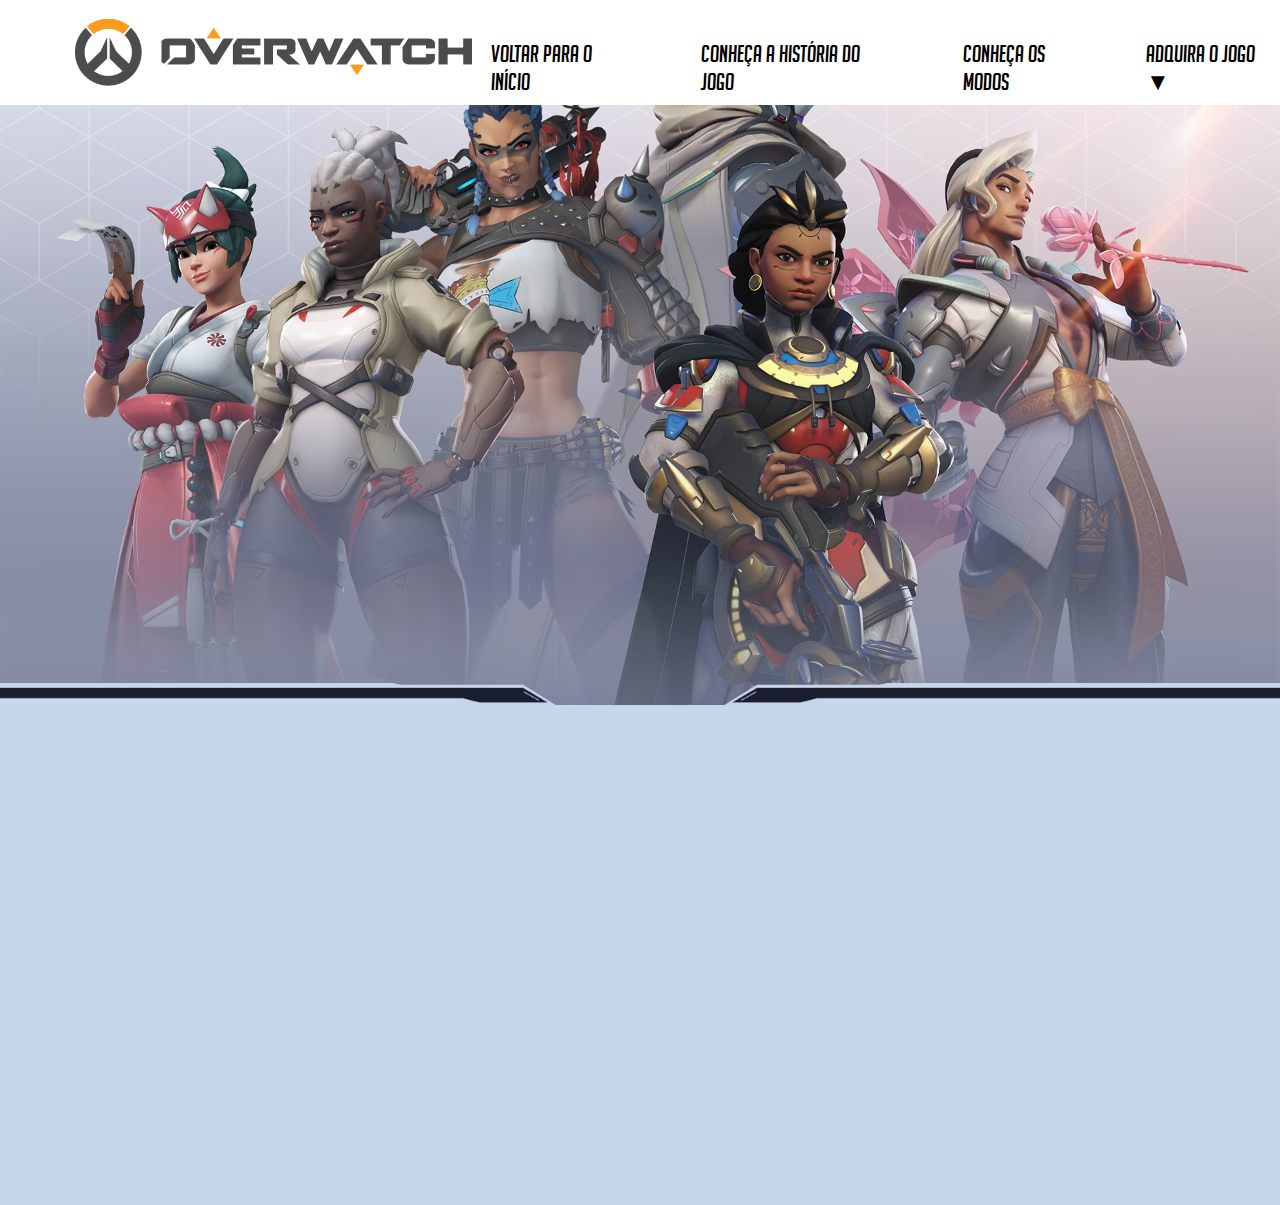
==== Projeto-semestral-overwatch-main/heróis/index.html @ 7f990b99 "Atualizações" ====
<!DOCTYPE html>
<html lang="en">

<head>
    <meta charset="UTF-8">
    <link rel="shortcut icon" href="image/logo.png" type="image/x-icon">
    <meta name="viewport" content="width=device-width, initial-scale=1.0">
    <link rel="stylesheet" href="style.css">
    <title>Wiki Overwatch</title>
</head>

<body>

    <div class="elemento">
        <div class="div-logo">
            <img class="logo" src="image/logo.png" alt="logo">
            <img class="nome" src="image/logo2.png" alt="overwatch">
        </div>
        <div class="div-botoes">
            <a href="../Página inicial/Overwatch.html">
                <div class="botoes botoes">VOLTAR PARA O INÍCIO</div>
            </a>
            <a href="#">
                <div class="botoes botoes2">CONHEÇA A HISTÓRIA DO JOGO</div>
            </a>
            <a href="../mapas-teste/index.html">
                <div class="botoes botoes3">CONHEÇA OS MODOS</div>
            </a>
            <a href="#">
                <div class="botoes-1">ADQUIRA O JOGO <span>▼</span></div>
            </a>
        </div>
    </div>

    <div class="banner">

        <img class="barras" src="image/barraEsquerda.png">
        <img class="barras2" src="image/barraDireita.png">

    </div>
    
    <div class="hero">
        

    </div>
</body>

</html>
---- Projeto-semestral-overwatch-main/heróis/style.css ----
* {
    padding: 0;
    margin: 0;
    text-decoration: none;
    border: 0;
    display: flexbox;
}

body {
    overflow-x: hidden;
}

@font-face {
    font-family: 'noodle';
    src: url(font/big_noodle_titling_oblique.ttf);
}

@font-face {
    font-family: 'noodle1';
    src: url(font/big_noodle_titling.ttf);
}

@font-face {
    font-family: 'calps';
    src: url(calps/CalpsSans-LightItalic.ttf);
}

@font-face {
    font-family: 'poppins';
    src: url(font/Poppins/Poppins-Regular.ttf);
}

@font-face {
    font-family: 'calps';
    src: url(calps/CalpsSans-LightItalic.ttf);
}

.elemento {
    width: 100%;
    height: 105px;
    background-color: rgb(255, 255, 255);
    display: flex;
    position: fixed;
    z-index: 999;
}

.div-logo {
    width: auto;
    height: auto;
}

.nome,
.logo {
    margin-left: 30px;
}

.logo {
    position: absolute;
    width: 66.58px;
    height: 66.58px;
    left: 45px;
    top: 19px;
}

.nome {
    position: absolute;
    width: 310.52px;
    height: 48.69px;
    left: 131.48px;
    top: 27.24px;
}

.div-botoes {
    display: flex;
    margin-left: 36%;
    margin-top: 40px;
}

.botoes {
    font-family: 'noodle';
    color: black;
    text-decoration: none;
    font-size: 24px;
    margin-left: 30px;
    margin-right: 35px;
    display: inline-block;
    position: relative;
    border-bottom: 1px solid transparent;
    transition: color 0.3s, border-color 0.3s;
}

.botoes2,
.botoes3 {
    margin-left: 35px;
}

.botoes-1 {
    margin-left: 20px;
    position: relative;
    display: inline-block;
    font-family: 'noodle';
    font-size: 24px;
    color: black;
    text-decoration: none;
    transition: color 0.3s;
}

.botoes-1:hover {
    color: #DA6025;
}

.botoes-1 span {
    display: inline-block;
    transition: transform 0.3s;
}

.botoes-1:hover span {
    transform: rotate(180deg);
}

.botoes:hover {
    color: #DA6025;
    border-bottom: 2px solid black;
}







.banner {
    padding-top: 105px;
    position: relative;
    height: 600px;
    width: auto;
    background-image: url(image/bannerHerois.png);
    background-size: cover;
    background-repeat: no-repeat;
    background-position: center top -20%;
    display: flex;
    z-index: -2;
}

.barras {
    height: 35px;
    width: 575px;
    margin-left: -19px;
    position: absolute;
}

.barras2 {
    height: 35px;
    width: 575px;
    position: absolute;
    right: 0;
    margin-right: -19px;
}

.barras, .barras2{
    margin-top: 569px;
}











.hero{
    background-color: #C8D6EB;
    height: 500px;
    width: 100%;
}
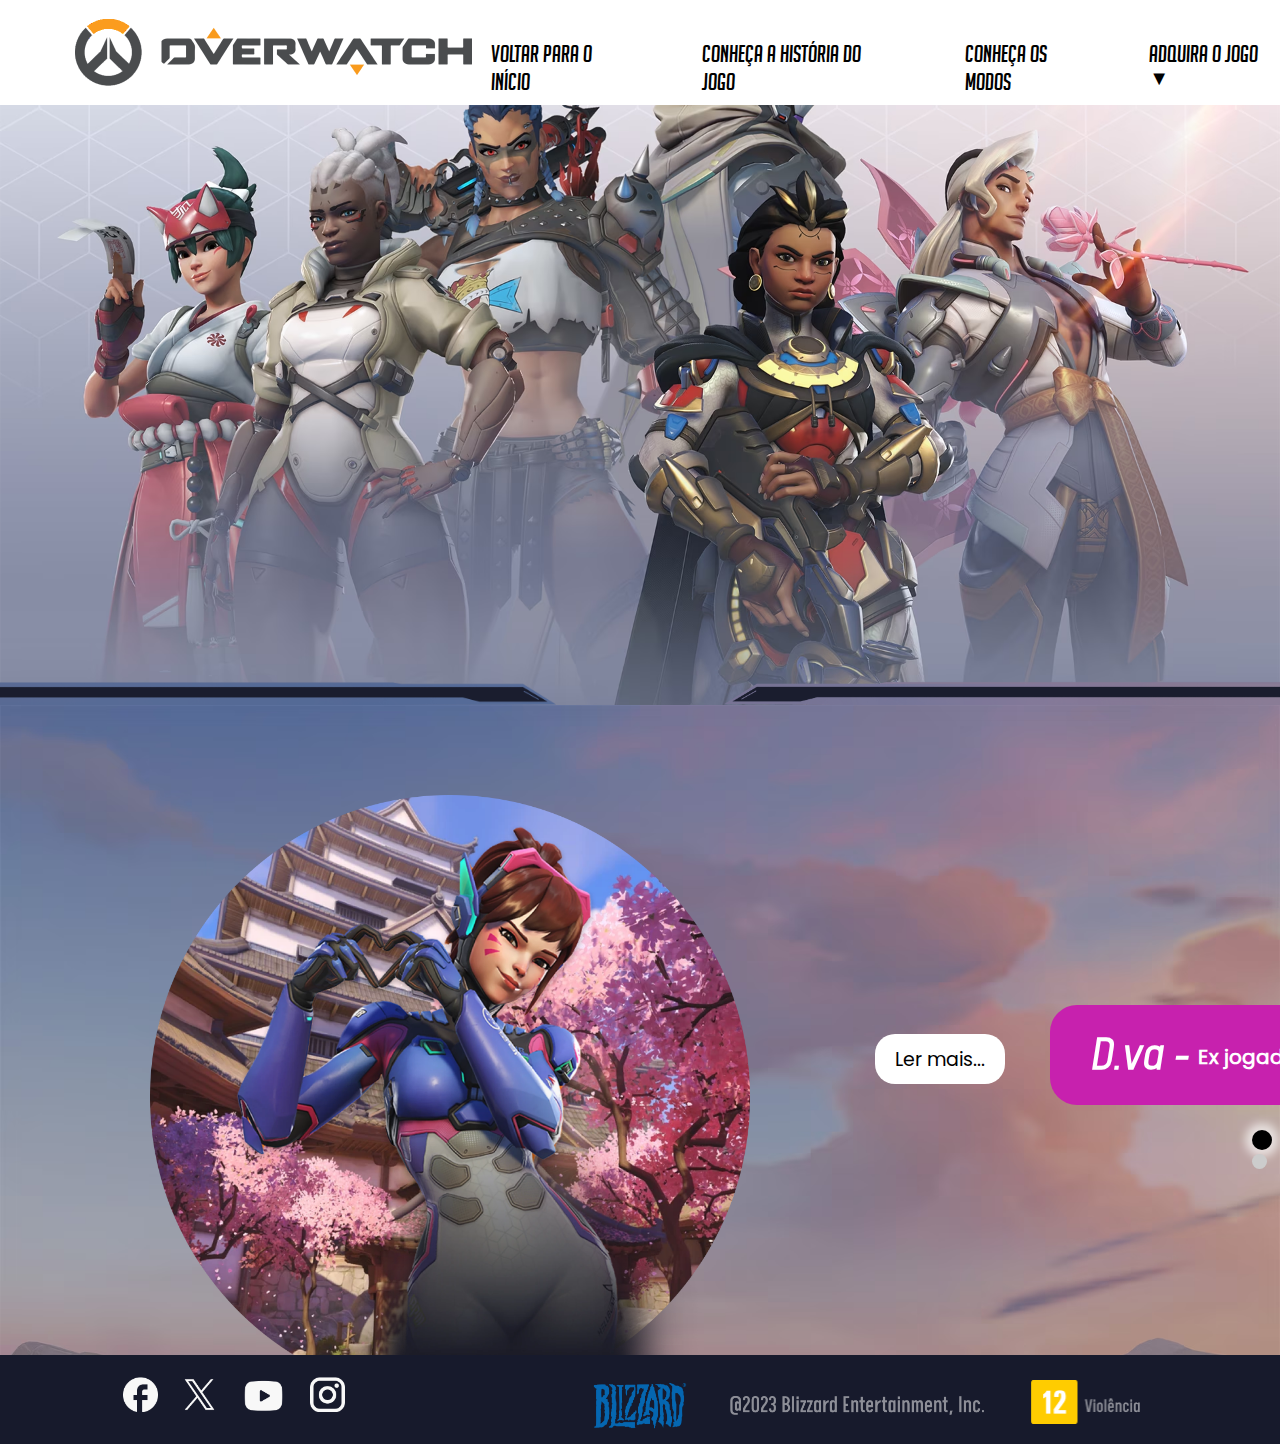
==== commit 8c5ad36a: "Updates" ====
--- a/Projeto-semestral-overwatch-main/heróis/index.html
+++ b/Projeto-semestral-overwatch-main/heróis/index.html
@@ -38,11 +38,62 @@
         <img class="barras2" src="image/barraDireita.png">
 
     </div>
-    
+
     <div class="hero">
-        
+        <div class="slider active">
+            <div class="retangulo">
+                <h1 class="nome1">D.va - <span>Ex jogadora</span><span class="span2">...</span></h1>
+            </div>
+            <img src="image/hanamura.png" alt="" class="ultDva">
+            <img class="imagemDva" src="image/image 999.png" alt="">
+            <a href="">
+                <div class="lermais">
+                    <p>Ler mais...</p>
+                </div>
+            </a>
+        </div>
+        <div class="slider">
+            <div class="retangulo retangulo1">
+                <h1 class="nome1">Genji - <span>Ninja cibernético</span></h1>
+            </div>
+            <img src="image/kanezaka.png" alt="" class="ultDva">
+            <img class="imagemDva genji" src="image/genji.png" alt="">
+            <a href="">
+                <div class="lermais2">
+                    <p>Ler mais...</p>
+                </div>
+            </a>
+        </div>
+        <div class="carousel-indicators">
+            <span class="indicator active"></span>
+            <span class="indicator"></span>
+        </div>
 
     </div>
+
+    <script src="parallax.js"></script>
+    <script src="slider.js"></script>
+
+    <footer class="novidades">
+        <div class="icones">
+            <img src="image/facebook.png" alt="" class="logos">
+            <img src="image/twitter.png" alt="" class="logos logo1">
+            <img src="image/youtube.png" alt="" class="logos logo2">
+            <img src="image/insta.png" alt="" class="logos logo3">
+        </div>
+
+        <div class="blizzard">
+            <img src="image/blizzard2.png" alt="" class="bliz">
+        </div>
+
+        <div class="copyRight">
+            <img class="copy" src="image/copyright.png" alt="">
+        </div>
+
+        <div class="clasi">
+            <img src="image/classificacao.png" alt="" class="c12">
+        </div>
+    </footer>
 </body>
 
 </html>--- a/Projeto-semestral-overwatch-main/heróis/style.css
+++ b/Projeto-semestral-overwatch-main/heróis/style.css
@@ -157,22 +157,272 @@
     margin-right: -19px;
 }
 
-.barras, .barras2{
-    margin-top: 569px;
-}
-
-
-
-
-
-
-
-
-
-
-
-.hero{
-    background-color: #C8D6EB;
+.barras,
+.barras2 {
+    margin-top: 568px;
+}
+
+
+/* Div carrosel */
+.hero {
+    height: 650px;
+    width: 100%;
+    display: flex;
+    overflow: hidden;
+    position: relative;
+    background-image: url(image/cenário.png);
+    background-size: cover;
+    background-repeat: no-repeat;
+}
+
+.imagemDva {
+    width: auto;
+    height: 650px;
+    align-items: center;
+    justify-content: center;
+    margin-top: 50px;
+    z-index: 2;
+    position: relative;
+}
+
+.ultDva {
+    position: absolute;
+    height: auto;
+    width: 600px;
+    margin-left: 150px;
+    margin-top: 90px;
+    z-index: 1;
+}
+
+.ultDva:hover .nome1::after {
+    width: 100%;
+}
+
+.genji {
+    margin-left: 170px;
+    margin-top: 90px;
+    height: 590px;
+    width: auto;
+
+}
+
+.fundoGenji {
+    margin-top: 90px;
+    position: absolute;
+    margin-left: 100px;
     height: 500px;
+    width: auto;
+}
+
+
+
+
+/* css carrosel */
+.slider {
+    display: none;
+}
+
+.slider.active {
+    display: block;
+}
+
+.carousel-indicators {
+    position: absolute;
+    margin-top: 430px;
+    margin-left: 1250px;
+}
+
+.indicator {
+    display: inline-block;
+    width: 15px;
+    height: 15px;
+    background-color: #ccc;
+    border-radius: 50%;
+    margin: 0 2px;
+    cursor: pointer;
+    margin-right: 10px;
+    transition: 0.2s ease-in-out;
+}
+
+.indicator.active {
+    background-color: #000000;
+    box-shadow: rgba(255, 255, 255, 0.66) 0px 0px 10px 7px;
+    width: 20px;
+    height: 20px;
+}
+
+.nome1 {
+    position: absolute;
+    font-family: 'calps';
+    font-size: 50px;
+    color: white;
+    margin-left: 40px;
+
+}
+
+.retangulo {
+    position: absolute;
+    width: 900px;
+    height: 100px;
+    background-color: rgb(199, 33, 174);
+    margin-left: 1050px;
+    margin-top: 300px;
+    transition: 0.3s ease-in-out;
+    border-radius: 27px;
+    display: flex;
+    align-items: center;
+}
+
+.retangulo::before {
+    content: '';
+    position: relative;
+    bottom: 0;
+    left: 0;
+    width: 0;
+    height: 3px;
+    background: rgb(0, 0, 0);
+    transition: width .3s;
+    top: 24px;
+    margin-left: 40px;
+}
+
+.retangulo:hover::before {
+    width: 230px;
+    margin-left: 40px;
+}
+
+.retangulo1 {
+    background-color: rgb(20, 189, 20);
+}
+
+.retangulo1::before {
+    background: black;
+}
+
+.retangulo1:hover::before {
+    width: 290px;
+}
+
+span {
+    font-family: 'poppins';
+    font-size: 20px;
+    top: -5px;
+    position: relative;
+}
+
+.lermais {
+    background-color: rgb(255, 255, 255);
+    width: 130px;
+    height: 50px;
+    position: absolute;
+    margin-top: -375px;
+    margin-left: 875px;
+    display: flex;
+    justify-content: center;
+    align-items: center;
+    font-family: 'poppins';
+    font-size: 19px;
+    border-radius: 20px;
+    cursor: pointer;
+}
+
+.lermais2 {
+    background-color: rgb(255, 255, 255);
+    width: 130px;
+    height: 50px;
+    position: absolute;
+    margin-top: -355px;
+    margin-left: 875px;
+    display: flex;
+    justify-content: center;
+    align-items: center;
+    font-family: 'poppins';
+    font-size: 19px;
+    border-radius: 20px;
+    cursor: pointer;
+}
+
+a{
+    color: inherit;
+}
+
+
+
+
+/* Footer */
+.icones {
+    margin-left: 123px;
+}
+
+.logos {
+    height: 35px;
+    width: 35px;
+    margin-bottom: 10px;
+    transition: opacity 0.2s;
+}
+
+.logos:hover {
+    opacity: 0.4;
+}
+
+.logo1,
+.logo2,
+.logo3 {
+    margin-left: 20px;
+}
+
+.logo2 {
+    height: 45px;
+    width: 45px;
+    margin-bottom: 4px;
+
+}
+
+.blizzard {
+    height: auto;
+    width: auto;
+}
+
+.bliz {
+    width: 120px;
+    height: 64px;
+    margin-left: 235px;
+}
+
+.copyRight {
+    width: auto;
+    height: auto;
+}
+
+.copy {
+    width: 254px;
+    height: auto;
+    margin-bottom: -10px;
+    margin-left: 30px;
+}
+
+.clasi {
+    width: auto;
+    height: auto;
+    width: auto;
+    margin-left: 80%;
+    position: absolute;
+}
+
+.c12 {
+    width: 120px;
+    height: 55px;
+    margin-bottom: -20px;
+}
+
+.novidades {
+    background-color: #171A2C;
+    height: 89px;
     width: 100%;
-}+    display: flex;
+    align-items: center;
+}
+
+.bliz:hover {
+    filter: brightness(180%);
+}
